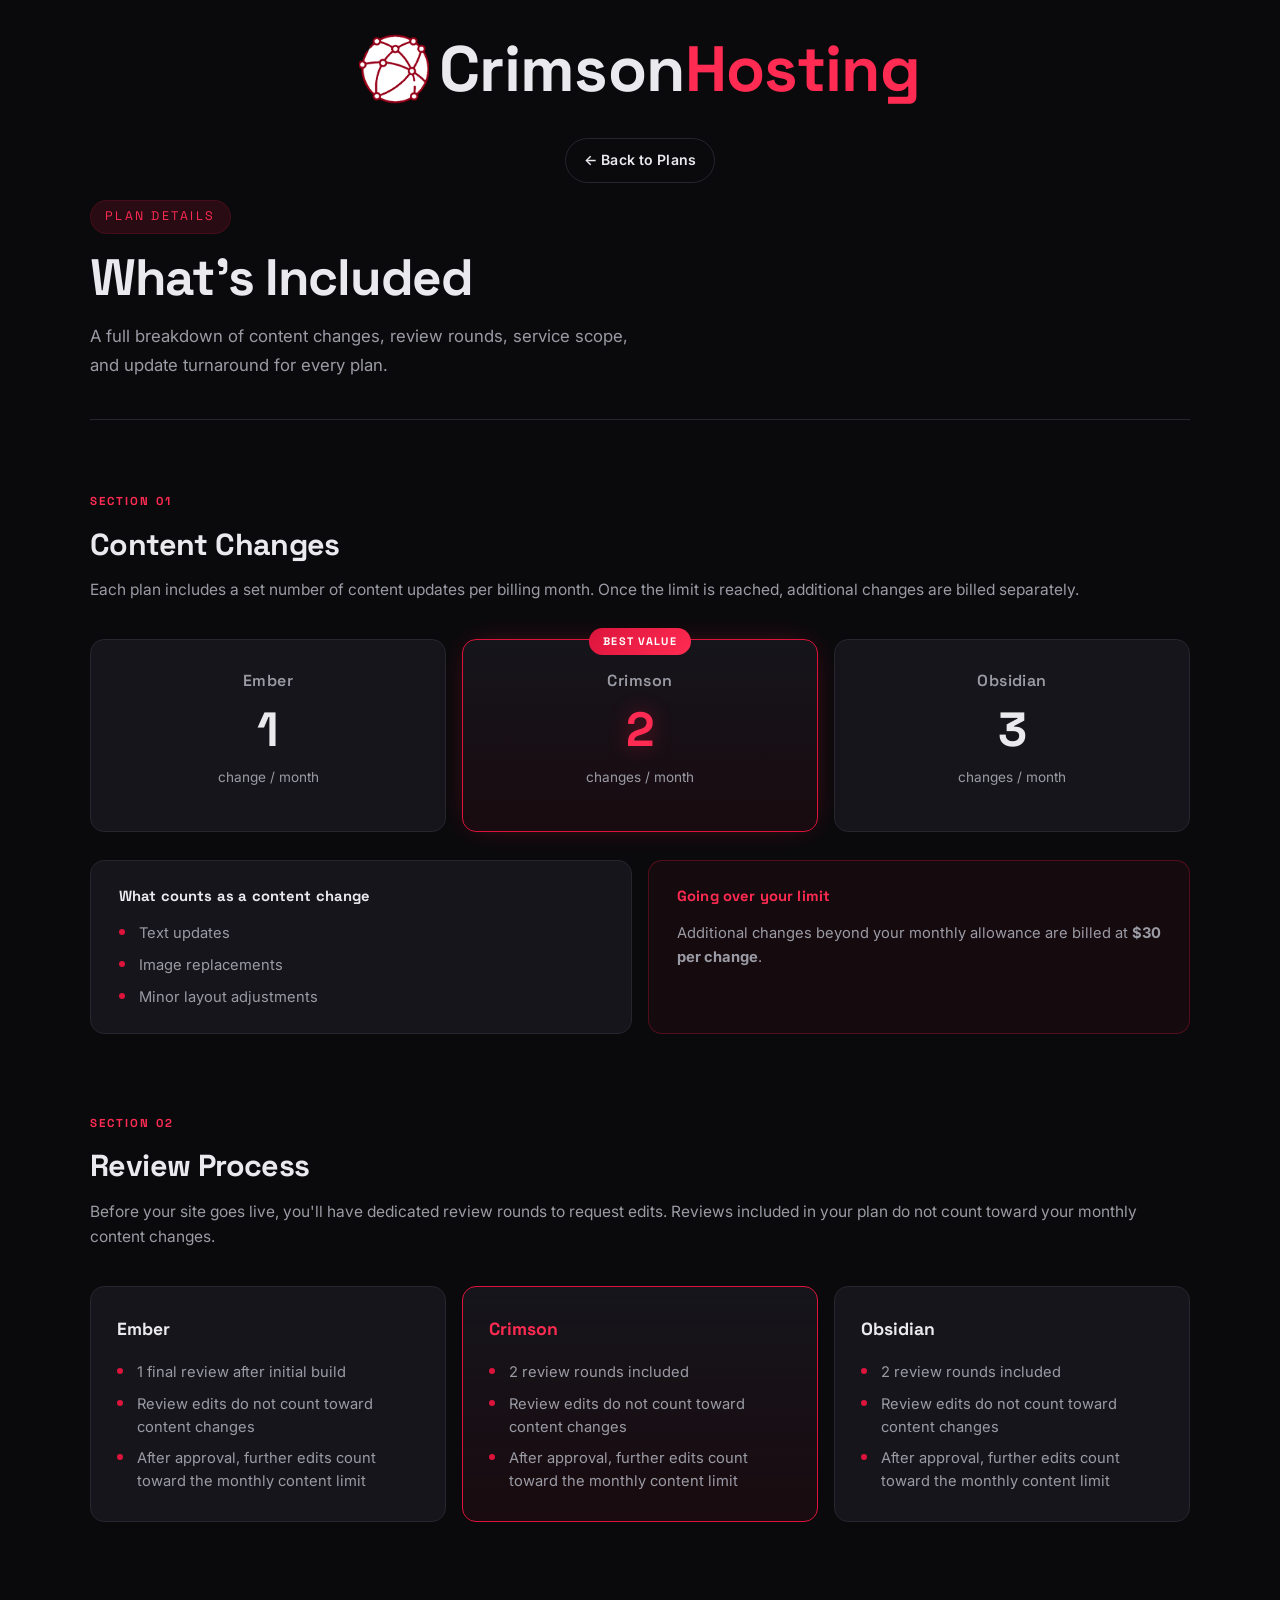
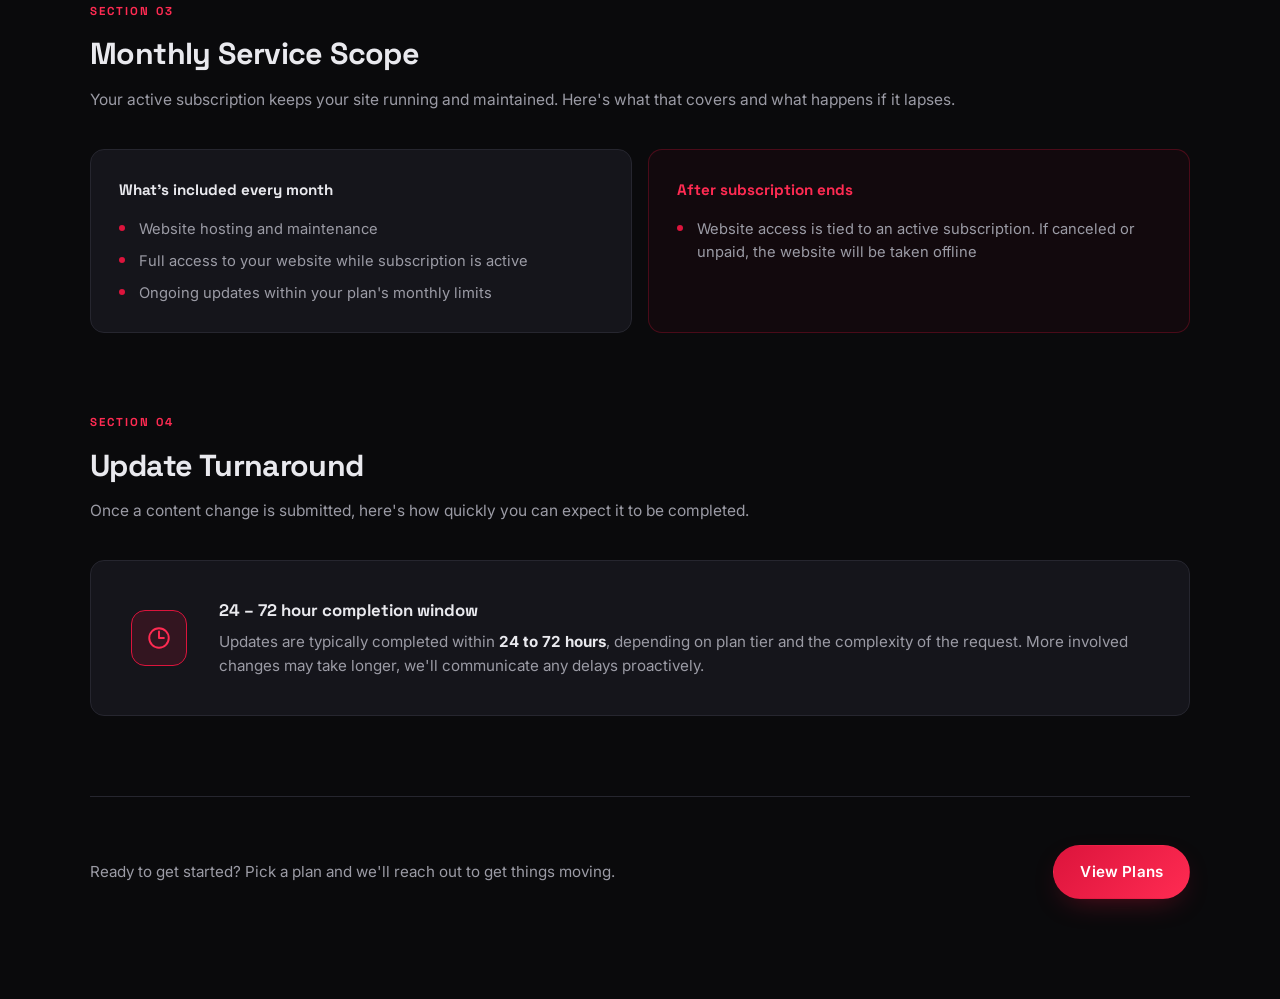
==== moreinfo/index.html @ 4664e4e1 "Add files via upload" ====
<!DOCTYPE html>
<html lang="en">
<head>
  <meta charset="UTF-8" />
  <link rel="icon" type="image/x-icon" href="../Logo.png">
  <meta name="viewport" content="width=device-width, initial-scale=1.0" />
  <title>Plan Details — Crimson Hosting</title>
  <meta name="description" content="Full breakdown of what's included in each Crimson Hosting plan — content changes, review rounds, service scope, and turnaround times." />
  <link rel="preconnect" href="https://fonts.googleapis.com" />
  <link rel="preconnect" href="https://fonts.gstatic.com" crossorigin />
  <link href="https://fonts.googleapis.com/css2?family=Inter:wght@300;400;500;600;700;800&family=Space+Grotesk:wght@500;600;700&display=swap" rel="stylesheet" />
  <link rel="stylesheet" href="../styles.css" />
  <style>

    /* ── Page shell ── */
    .pi-page {
      padding: 200px 0 100px;
      min-height: 100vh;
    }
    .pi-container {
      width: min(1100px, 92%);
      margin-inline: auto;
    }

    /* ── Back link ── */
    .pi-back {
      display: inline-flex;
      align-items: center;
      gap: 8px;
      color: var(--muted);
      font-size: 0.88rem;
      font-weight: 500;
      letter-spacing: 0.01em;
      margin-bottom: 48px;
      transition: color var(--transition);
    }
    .pi-back:hover { color: var(--crimson-bright); }
    .pi-back svg { flex-shrink: 0; }

    /* ── Page header ── */
    .pi-header {
      margin-bottom: 72px;
      padding-bottom: 40px;
      border-bottom: 1px solid var(--border);
    }
    .pi-header .eyebrow { margin-bottom: 16px; }
    .pi-header h1 {
      font-family: 'Space Grotesk', sans-serif;
      font-size: clamp(2.2rem, 5vw, 3.2rem);
      font-weight: 700;
      letter-spacing: -0.025em;
      line-height: 1.1;
      margin: 0 0 16px;
    }
    .pi-header p {
      color: var(--muted);
      font-size: 1.05rem;
      max-width: 560px;
      margin: 0;
      line-height: 1.7;
    }

    /* ── Section ── */
    .pi-section {
      margin-bottom: 80px;
    }
    .pi-section-label {
      font-family: 'Space Grotesk', sans-serif;
      font-size: 0.72rem;
      font-weight: 700;
      letter-spacing: 0.18em;
      text-transform: uppercase;
      color: var(--crimson-bright);
      margin: 0 0 10px;
    }
    .pi-section h2 {
      font-family: 'Space Grotesk', sans-serif;
      font-size: clamp(1.4rem, 2.5vw, 1.9rem);
      font-weight: 700;
      letter-spacing: -0.02em;
      margin: 0 0 8px;
      color: var(--text);
    }
    .pi-section-desc {
      color: var(--muted);
      font-size: 0.97rem;
      margin: 0 0 36px;
      line-height: 1.65;
    }

    /* ── Plan comparison grid (3 cols) ── */
    .pi-plan-grid {
      display: grid;
      grid-template-columns: repeat(3, 1fr);
      gap: 16px;
      margin-bottom: 28px;
    }
    .pi-plan-card {
      background: var(--surface);
      border: 1px solid var(--border);
      border-radius: var(--radius);
      padding: 28px 24px;
      text-align: center;
      transition: border-color var(--transition), box-shadow var(--transition);
    }
    .pi-plan-card:hover {
      border-color: rgba(220, 20, 60, 0.35);
    }
    .pi-plan-card.featured {
      border-color: var(--crimson);
      background: linear-gradient(180deg, var(--surface) 0%, rgba(220,20,60,0.07) 100%);
      box-shadow: 0 0 30px -10px var(--crimson-glow);
      position: relative;
    }
    .pi-plan-card.featured::before {
      content: 'Best Value';
      position: absolute;
      top: -12px;
      left: 50%;
      transform: translateX(-50%);
      background: linear-gradient(135deg, var(--crimson), var(--crimson-bright));
      color: #fff;
      font-family: 'Space Grotesk', sans-serif;
      font-size: 0.68rem;
      font-weight: 700;
      letter-spacing: 0.12em;
      text-transform: uppercase;
      padding: 5px 14px;
      border-radius: 999px;
      white-space: nowrap;
    }
    .pi-plan-name {
      font-family: 'Space Grotesk', sans-serif;
      font-size: 1rem;
      font-weight: 600;
      color: var(--muted);
      margin: 0 0 12px;
      letter-spacing: 0.03em;
    }
    .pi-plan-count {
      font-family: 'Space Grotesk', sans-serif;
      font-size: 3rem;
      font-weight: 700;
      color: var(--text);
      line-height: 1;
      margin-bottom: 6px;
    }
    .pi-plan-card.featured .pi-plan-count {
      color: var(--crimson-bright);
      text-shadow: 0 0 20px var(--crimson-glow);
    }
    .pi-plan-unit {
      color: var(--muted);
      font-size: 0.85rem;
    }

    /* ── Two-column detail boxes ── */
    .pi-detail-row {
      display: grid;
      grid-template-columns: 1fr 1fr;
      gap: 16px;
    }
    .pi-detail-box {
      background: var(--surface);
      border: 1px solid var(--border);
      border-radius: var(--radius);
      padding: 24px 28px;
    }
    .pi-detail-box--alert {
      border-color: rgba(220, 20, 60, 0.3);
      background: rgba(220, 20, 60, 0.05);
    }
    .pi-detail-box h4 {
      font-family: 'Space Grotesk', sans-serif;
      font-size: 0.92rem;
      font-weight: 700;
      color: var(--text);
      margin: 0 0 14px;
      letter-spacing: 0.01em;
    }
    .pi-detail-box--alert h4 { color: var(--crimson-bright); }
    .pi-detail-box p {
      color: var(--muted);
      font-size: 0.92rem;
      line-height: 1.6;
      margin: 0;
    }
    .pi-list {
      list-style: none;
      padding: 0;
      margin: 0;
      display: flex;
      flex-direction: column;
      gap: 9px;
    }
    .pi-list li {
      position: relative;
      padding-left: 20px;
      color: var(--muted);
      font-size: 0.92rem;
      line-height: 1.55;
    }
    .pi-list li::before {
      content: '';
      position: absolute;
      left: 0;
      top: 7px;
      width: 6px;
      height: 6px;
      border-radius: 50%;
      background: var(--crimson);
    }

    /* ── Review Process: 3 plan cards ── */
    .pi-review-grid {
      display: grid;
      grid-template-columns: repeat(3, 1fr);
      gap: 16px;
    }
    .pi-review-card {
      background: var(--surface);
      border: 1px solid var(--border);
      border-radius: var(--radius);
      padding: 28px 26px;
      transition: border-color var(--transition);
    }
    .pi-review-card:hover {
      border-color: rgba(220, 20, 60, 0.3);
    }
    .pi-review-card.featured {
      border-color: var(--crimson);
      background: linear-gradient(180deg, var(--surface) 0%, rgba(220,20,60,0.07) 100%);
    }
    .pi-review-plan {
      font-family: 'Space Grotesk', sans-serif;
      font-size: 1.1rem;
      font-weight: 700;
      color: var(--text);
      margin: 0 0 18px;
    }
    .pi-review-card.featured .pi-review-plan {
      color: var(--crimson-bright);
    }

    /* ── Service scope: two columns ── */
    .pi-scope-grid {
      display: grid;
      grid-template-columns: 1fr 1fr;
      gap: 16px;
    }
    .pi-scope-box {
      background: var(--surface);
      border: 1px solid var(--border);
      border-radius: var(--radius);
      padding: 28px 28px;
    }
    .pi-scope-box--warn {
      border-color: rgba(220, 20, 60, 0.28);
      background: rgba(220, 20, 60, 0.04);
    }
    .pi-scope-box h4 {
      font-family: 'Space Grotesk', sans-serif;
      font-size: 0.95rem;
      font-weight: 700;
      color: var(--text);
      margin: 0 0 16px;
    }
    .pi-scope-box--warn h4 { color: var(--crimson-bright); }

    /* ── Turnaround callout ── */
    .pi-callout {
      background: var(--surface);
      border: 1px solid var(--border);
      border-radius: var(--radius);
      padding: 36px 40px;
      display: flex;
      align-items: center;
      gap: 32px;
    }
    .pi-callout-icon {
      width: 56px;
      height: 56px;
      flex-shrink: 0;
      background: var(--crimson-soft);
      border: 1.5px solid var(--crimson);
      border-radius: 14px;
      display: flex;
      align-items: center;
      justify-content: center;
      color: var(--crimson-bright);
    }
    .pi-callout-icon svg { width: 26px; height: 26px; }
    .pi-callout-body h4 {
      font-family: 'Space Grotesk', sans-serif;
      font-size: 1.05rem;
      font-weight: 700;
      color: var(--text);
      margin: 0 0 6px;
    }
    .pi-callout-body p {
      color: var(--muted);
      font-size: 0.95rem;
      line-height: 1.6;
      margin: 0;
    }
    .pi-callout-body strong {
      color: var(--text);
    }

    /* ── Back to plans CTA ── */
    .pi-cta {
      margin-top: 80px;
      padding-top: 48px;
      border-top: 1px solid var(--border);
      display: flex;
      align-items: center;
      justify-content: space-between;
      gap: 24px;
      flex-wrap: wrap;
    }
    .pi-cta p {
      color: var(--muted);
      font-size: 0.95rem;
      margin: 0;
    }

    /* ── Responsive ── */
    @media (max-width: 720px) {
      .pi-page { padding: 170px 0 80px; }
      .pi-header { margin-bottom: 48px; padding-bottom: 28px; }
      .pi-section { margin-bottom: 60px; }
      .pi-plan-grid,
      .pi-review-grid { grid-template-columns: 1fr; }
      .pi-detail-row,
      .pi-scope-grid { grid-template-columns: 1fr; }
      .pi-plan-card.featured { margin-top: 12px; }
      .pi-callout { flex-direction: column; align-items: flex-start; gap: 20px; padding: 28px 24px; }
      .pi-cta { flex-direction: column; align-items: flex-start; }
    }

  </style>
</head>
<body>

  <!-- Navbar — identical structure to main page so scroll animation works -->
  <header class="navbar" id="navbar">
    <div class="container nav-shell">
      <div class="brand-slot" id="brandSlot">
        <a href="../index.html" class="logo header-brand" id="headerBrand">
          <span class="logo-mark"></span>
          <span class="logo-text">Crimson<span class="accent">Hosting</span></span>
        </a>
      </div>
      <div class="nav-row nav-inner">
        <a href="../index.html#services" class="btn btn-ghost btn-sm">← Back to Plans</a>
      </div>
    </div>
  </header>

  <main class="pi-page">
    <div class="pi-container">

      <!-- ── Page header ── -->
      <div class="pi-header">
        <span class="eyebrow">Plan Details</span>
        <h1>What's Included</h1>
        <p>A full breakdown of content changes, review rounds, service scope, and update turnaround for every plan.</p>
      </div>

      <!-- ══════════════════════════════════════
           SECTION 1 — Content Changes
      ══════════════════════════════════════ -->
      <div class="pi-section">
        <p class="pi-section-label">Section 01</p>
        <h2>Content Changes</h2>
        <p class="pi-section-desc">Each plan includes a set number of content updates per billing month. Once the limit is reached, additional changes are billed separately.</p>

        <!-- Per-plan counts -->
        <div class="pi-plan-grid">
          <div class="pi-plan-card">
            <p class="pi-plan-name">Ember</p>
            <div class="pi-plan-count">1</div>
            <p class="pi-plan-unit">change / month</p>
          </div>
          <div class="pi-plan-card featured">
            <p class="pi-plan-name">Crimson</p>
            <div class="pi-plan-count">2</div>
            <p class="pi-plan-unit">changes / month</p>
          </div>
          <div class="pi-plan-card">
            <p class="pi-plan-name">Obsidian</p>
            <div class="pi-plan-count">3</div>
            <p class="pi-plan-unit">changes / month</p>
          </div>
        </div>

        <!-- What counts / Overage -->
        <div class="pi-detail-row">
          <div class="pi-detail-box">
            <h4>What counts as a content change</h4>
            <ul class="pi-list">
              <li>Text updates</li>
              <li>Image replacements</li>
              <li>Minor layout adjustments</li>
            </ul>
          </div>
          <div class="pi-detail-box pi-detail-box--alert">
            <h4>Going over your limit</h4>
            <p>Additional changes beyond your monthly allowance are billed at <strong>$30 per change</strong>.</p>
          </div>
        </div>
      </div>

      <!-- ══════════════════════════════════════
           SECTION 2 — Review Process
      ══════════════════════════════════════ -->
      <div class="pi-section">
        <p class="pi-section-label">Section 02</p>
        <h2>Review Process</h2>
        <p class="pi-section-desc">Before your site goes live, you'll have dedicated review rounds to request edits. Reviews included in your plan do not count toward your monthly content changes.</p>

        <div class="pi-review-grid">
          <!-- Ember -->
          <div class="pi-review-card">
            <p class="pi-review-plan">Ember</p>
            <ul class="pi-list">
              <li>1 final review after initial build</li>
              <li>Review edits do not count toward content changes</li>
              <li>After approval, further edits count toward the monthly content limit</li>
            </ul>
          </div>
          <!-- Crimson -->
          <div class="pi-review-card featured">
            <p class="pi-review-plan">Crimson</p>
            <ul class="pi-list">
              <li>2 review rounds included</li>
              <li>Review edits do not count toward content changes</li>
              <li>After approval, further edits count toward the monthly content limit</li>
            </ul>
          </div>
          <!-- Obsidian -->
          <div class="pi-review-card">
            <p class="pi-review-plan">Obsidian</p>
            <ul class="pi-list">
              <li>2 review rounds included</li>
              <li>Review edits do not count toward content changes</li>
              <li>After approval, further edits count toward the monthly content limit</li>
            </ul>
          </div>
        </div>
      </div>

      <!-- ══════════════════════════════════════
           SECTION 3 — Monthly Service Scope
      ══════════════════════════════════════ -->
      <div class="pi-section">
        <p class="pi-section-label">Section 03</p>
        <h2>Monthly Service Scope</h2>
        <p class="pi-section-desc">Your active subscription keeps your site running and maintained. Here's what that covers and what happens if it lapses.</p>

        <div class="pi-scope-grid">
          <div class="pi-scope-box">
            <h4>What's included every month</h4>
            <ul class="pi-list">
              <li>Website hosting and maintenance</li>
              <li>Full access to your website while subscription is active</li>
              <li>Ongoing updates within your plan's monthly limits</li>
            </ul>
          </div>
          <div class="pi-scope-box pi-scope-box--warn">
            <h4>After subscription ends</h4>
            <ul class="pi-list">
              <li>Website access is tied to an active subscription. If canceled or unpaid, the website will be taken offline</li>
            </ul>
          </div>
        </div>
      </div>

      <!-- ══════════════════════════════════════
           SECTION 4 — Update Turnaround
      ══════════════════════════════════════ -->
      <div class="pi-section">
        <p class="pi-section-label">Section 04</p>
        <h2>Update Turnaround</h2>
        <p class="pi-section-desc">Once a content change is submitted, here's how quickly you can expect it to be completed.</p>

        <div class="pi-callout">
          <div class="pi-callout-icon">
            <svg xmlns="http://www.w3.org/2000/svg" fill="none" viewBox="0 0 24 24" stroke-width="1.8" stroke="currentColor">
              <path stroke-linecap="round" stroke-linejoin="round" d="M12 6v6h4.5m4.5 0a9 9 0 1 1-18 0 9 9 0 0 1 18 0Z" />
            </svg>
          </div>
          <div class="pi-callout-body">
            <h4>24 – 72 hour completion window</h4>
            <p>Updates are typically completed within <strong>24 to 72 hours</strong>, depending on plan tier and the complexity of the request. More involved changes may take longer, we'll communicate any delays proactively.</p>
          </div>
        </div>
      </div>

      <!-- ── Bottom CTA ── -->
      <div class="pi-cta">
        <p>Ready to get started? Pick a plan and we'll reach out to get things moving.</p>
        <a href="../index.html#services" class="btn btn-primary">View Plans</a>
      </div>

    </div>
  </main>

  <script src="../script.js"></script>

</body>
</html>
---- styles.css ----
/* ============================================================
   CRIMSON HOSTING — Stylesheet
   Dark + crimson theme, modern, responsive
   ============================================================ */

/* -------- Reset & Tokens -------- */
*, *::before, *::after { box-sizing: border-box; }
html { scroll-behavior: smooth; }
body {
  margin: 0;
  font-family: 'Inter', system-ui, sans-serif;
  background: var(--bg);
  color: var(--text);
  line-height: 1.6;
  -webkit-font-smoothing: antialiased;
  overflow-x: hidden;
}

:root {
  --bg: #0a0a0c;
  --bg-alt: #101014;
  --surface: #15151b;
  --surface-2: #1c1c24;
  --border: #26262f;
  --text: #e9e9ee;
  --muted: #9b9ba5;
  --crimson: #dc143c;
  --crimson-bright: #ff2b52;
  --crimson-soft: rgba(220, 20, 60, 0.15);
  --crimson-glow: rgba(220, 20, 60, 0.45);
  --radius: 14px;
  --radius-sm: 10px;
  --transition: 0.35s cubic-bezier(.2,.7,.3,1);
  --shadow-glow: 0 0 40px -10px var(--crimson-glow);
}

img { max-width: 100%; display: block; }
a { color: inherit; text-decoration: none; }
button { font: inherit; cursor: pointer; border: none; background: none; color: inherit; }

/* -------- Layout helpers -------- */
.container {
  width: min(3000px, 92%);
  margin-inline: auto;
}

.section {
  padding: 120px 0;
  position: relative;
}

.section-head {
  max-width: 720px;
  margin: 0 auto 60px;
  text-align: center;
}

.section-head h2 {
  font-family: 'Space Grotesk', sans-serif;
  font-size: clamp(1.9rem, 3.5vw, 2.8rem);
  line-height: 1.15;
  margin: 14px 0 12px;
  letter-spacing: -0.02em;
}

.section-sub {
  color: var(--muted);
  font-size: 1.05rem;
}

.eyebrow {
  display: inline-block;
  font-family: 'Space Grotesk', sans-serif;
  font-size: 0.78rem;
  letter-spacing: 0.2em;
  text-transform: uppercase;
  color: var(--crimson-bright);
  padding: 6px 14px;
  border: 1px solid var(--crimson-soft);
  border-radius: 999px;
  background: var(--crimson-soft);
}

.accent-text {
  color: var(--crimson-bright);
  text-shadow: 0 0 20px var(--crimson-glow);
}
.accent { color: var(--crimson-bright); }

/* -------- Buttons -------- */
.btn {
  display: inline-flex;
  align-items: center;
  justify-content: center;
  gap: 8px;
  padding: 14px 26px;
  border-radius: 999px;
  font-weight: 600;
  font-size: 0.95rem;
  letter-spacing: 0.01em;
  transition: transform var(--transition), box-shadow var(--transition),
              background var(--transition), color var(--transition),
              border-color var(--transition);
  border: 1px solid transparent;
  white-space: nowrap;
}
.btn-sm { padding: 10px 18px; font-size: 0.88rem; }
.btn-block { width: 100%; }

.btn-primary {
  background: linear-gradient(135deg, var(--crimson) 0%, var(--crimson-bright) 100%);
  color: #fff;
  box-shadow: 0 10px 30px -12px var(--crimson-glow);
}
.btn-primary:hover {
  transform: translateY(-2px);
  box-shadow: 0 16px 40px -10px var(--crimson-glow), 0 0 0 3px var(--crimson-soft);
}

.btn-ghost {
  background: transparent;
  color: var(--text);
  border-color: var(--border);
}
.btn-ghost:hover {
  border-color: var(--crimson-bright);
  color: var(--crimson-bright);
  transform: translateY(-2px);
}

.btn-outline {
  background: transparent;
  color: var(--text);
  border-color: var(--border);
}
.btn-outline:hover {
  background: var(--crimson-soft);
  border-color: var(--crimson);
  color: #fff;
}

/* -------- Navbar -------- */
.navbar {
  position: fixed;
  top: 0; left: 0; right: 0;
  z-index: 100;
  padding: 18px 0;
  transition: background var(--transition), backdrop-filter var(--transition),
              border-color var(--transition), padding var(--transition);
  border-bottom: 1px solid transparent;
  will-change: transform;
}
.navbar.scrolled {
  background: rgba(10, 10, 12, 0.8);
  backdrop-filter: blur(14px);
  -webkit-backdrop-filter: blur(14px);
  border-bottom-color: var(--border);
  padding: 12px 0;

}

.nav-shell {
  display: flex;
  flex-direction: column;
  align-items: center;
}

.brand-slot {
  width: 100%;
  display: flex;
  justify-content: center;
  align-items: flex-end;
  overflow: hidden;
  max-height: var(--brand-height, 110px);
  margin-bottom: var(--brand-gap, 18px);
  will-change: max-height, margin-bottom;
}

.header-brand {
  transform: translateY(var(--brand-offset, 0px));
  opacity: var(--brand-opacity, 1);
  filter: blur(var(--brand-blur, 0px));
  will-change: transform, opacity, filter;
}

.nav-row {
  width: 100%;
}


.nav-inner {
  display: flex;
  align-items: center;
  justify-content: center;
}



.logo {
  display: flex;
  align-items: center;
  gap: 10px;
  font-family: 'Space Grotesk', sans-serif;
  font-weight: 700;
  font-size: 4rem;
  letter-spacing: -0.01em;
}
.logo-mark {
  
  width: 70px;
  height: 70px;
  border-radius: 5px;
  /*background: linear-gradient(135deg, var(--crimson), var(--crimson-bright));*/
  background: url(Logo.png) center/cover;
  /*box-shadow: 0 0 20px var(--crimson-glow);*/
}

.nav-links {
  display: flex;
  align-items: center;
  gap: 30px;
}
.nav-links a {
  position: relative;
  font-size: 0.95rem;
  color: var(--muted);
  transition: color var(--transition);
}
.nav-links a:not(.btn):hover { color: var(--text); }
.nav-links a:not(.btn)::after {
  content: '';
  position: absolute;
  left: 0; bottom: -6px;
  width: 0; height: 2px;
  background: var(--crimson-bright);
  transition: width var(--transition);
}
.nav-links a:not(.btn):hover::after { width: 100%; }

.nav-toggle {
  display: none;
  flex-direction: column;
  gap: 5px;
  padding: 8px;
}
.nav-toggle span {
  width: 24px; height: 2px;
  background: var(--text);
  border-radius: 2px;
  transition: transform var(--transition), opacity var(--transition);
}
.nav-toggle.open span:nth-child(1) { transform: translateY(7px) rotate(45deg); }
.nav-toggle.open span:nth-child(2) { opacity: 0; }
.nav-toggle.open span:nth-child(3) { transform: translateY(-7px) rotate(-45deg); }

/* -------- HERO -------- */
.hero {
  position: relative;
  min-height: 100vh;
  padding: 160px 0 100px;
  display: flex;
  align-items: center;
  overflow: hidden;
}
.hero-bg {
  position: absolute; inset: 0;
  z-index: 0;
  pointer-events: none;
}
.glow {
  position: absolute;
  width: 600px; height: 600px;
  border-radius: 50%;
  filter: blur(120px);
  opacity: 0.45;
}
.glow-1 {
  background: var(--crimson);
  top: -200px; left: -150px;
  animation: float 10s ease-in-out infinite;
}
.glow-2 {
  background: #8b0020;
  bottom: -250px; right: -150px;
  animation: float 12s ease-in-out infinite reverse;
}
@keyframes float {
  0%, 100% { transform: translate(0,0); }
  50% { transform: translate(30px, -40px); }
}
.grid-overlay {
  position: absolute; inset: 0;
  background-image:
    linear-gradient(rgba(255,255,255,0.03) 1px, transparent 1px),
    linear-gradient(90deg, rgba(255,255,255,0.03) 1px, transparent 1px);
  background-size: 60px 60px;
  mask-image: radial-gradient(ellipse at center, black 40%, transparent 75%);
  -webkit-mask-image: radial-gradient(ellipse at center, black 40%, transparent 75%);
}

.hero-inner {
  position: relative;
  z-index: 1;
  max-width: 900px;
  text-align: center;
  margin: 0 auto;
}
.hero-title {
  font-family: 'Space Grotesk', sans-serif;
  font-size: clamp(2.4rem, 6vw, 4.8rem);
  line-height: 1.05;
  letter-spacing: -0.03em;
  margin: 20px 0 20px;
  font-weight: 700;
}
.hero-sub {
  color: var(--muted);
  font-size: clamp(1rem, 1.4vw, 1.15rem);
  max-width: 620px;
  margin: 0 auto 36px;
}
.hero-cta {
  display: flex;
  justify-content: center;
  gap: 14px;
  flex-wrap: wrap;
  margin-bottom: 60px;
}
.hero-stats {
  display: flex;
  justify-content: center;
  gap: 60px;
  flex-wrap: wrap;
}
.hero-stats div {
  display: flex;
  flex-direction: column;
  align-items: center;
}
.hero-stats strong {
  font-family: 'Space Grotesk', sans-serif;
  font-size: 1.8rem;
  color: var(--text);
}
.hero-stats span {
  color: var(--muted);
  font-size: 0.85rem;
  letter-spacing: 0.1em;
  text-transform: uppercase;
}

/* -------- Cards (generic) -------- */
.card {
  background: var(--surface);
  border: 1px solid var(--border);
  border-radius: var(--radius);
  padding: 30px;
  transition: transform var(--transition), border-color var(--transition),
              box-shadow var(--transition), background var(--transition);
  position: relative;
}
.card:hover {
  transform: translateY(-4px);
  border-color: var(--crimson);
  box-shadow: var(--shadow-glow);
}

/* -------- Grids -------- */
.grid { display: grid; gap: 24px; }
.grid-2 { grid-template-columns: repeat(2, 1fr); }
.grid-3 { grid-template-columns: repeat(3, 1fr); }
.grid-4 { grid-template-columns: repeat(4, 1fr); }

/* -------- About / Features -------- */
.about { background: var(--bg-alt); }
.feature .icon {
  width: 48px; height: 48px;
  display: inline-flex;
  align-items: center;
  justify-content: center;
  border-radius: 12px;
  background: var(--crimson-soft);
  color: var(--crimson-bright);
  margin-bottom: 18px;
  transition: transform var(--transition);
}
.feature .icon svg { width: 26px; height: 26px; }
.feature:hover .icon { transform: scale(1.08) rotate(-4deg); }
.feature h3 {
  font-family: 'Space Grotesk', sans-serif;
  font-size: 1.2rem;
  margin: 0 0 8px;
}
.feature p { color: var(--muted); margin: 0; font-size: 0.95rem; }

/* -------- More Info link -------- */
.more-info-wrap {
  display: flex;
  justify-content: center;
  margin-top: 44px;
}
.more-info-link {
  display: inline-flex;
  align-items: center;
  gap: 8px;
  color: var(--muted);
  font-size: 0.9rem;
  font-weight: 500;
  letter-spacing: 0.01em;
  padding: 10px 20px;
  border: 1px solid var(--border);
  border-radius: 999px;
  transition: color var(--transition), border-color var(--transition), background var(--transition);
}
.more-info-link:hover {
  color: var(--text);
  border-color: var(--crimson);
  background: var(--crimson-soft);
}
.more-info-link svg {
  opacity: 0.6;
  transition: opacity var(--transition), transform var(--transition);
}
.more-info-link:hover svg {
  opacity: 1;
  transform: translate(2px, -2px);
}

/* -------- Pricing -------- */
.pricing .tier {
  display: flex;
  flex-direction: column;
  gap: 20px;
  padding: 36px 30px;
}

/* tier-summary: always-visible header area */
.tier-summary {
  display: flex;
  flex-direction: column;
  gap: 20px;
  cursor: default;
}

/* tier-body: collapsible content (features + CTA) */
.tier-body {
  display: flex;
  flex-direction: column;
  gap: 20px;
}

/* chevron — hidden on desktop */
.tier-chevron {
  display: none;
}
.tier-head h3 {
  font-family: 'Space Grotesk', sans-serif;
  font-size: 1.6rem;
  margin: 0 0 4px;
}
.tier-tag { color: var(--muted); font-size: 0.9rem; margin: 0; }
.tier .price {
  display: flex;
  align-items: baseline;
  gap: 4px;
  margin: 6px 0 4px;
}
.tier .amount {
  font-family: 'Space Grotesk', sans-serif;
  font-size: 3rem;
  font-weight: 700;
  line-height: 1;
}
.tier .currency { font-size: 1.2rem; color: var(--muted); }
.tier .per { color: var(--muted); margin-left: 4px; }
.tier .features {
  list-style: none;
  padding: 0;
  margin: 10px 0 0;
  display: flex;
  flex-direction: column;
  gap: 10px;
  flex: 1;
}
.tier .features li {
  position: relative;
  padding-left: 26px;
  color: var(--text);
  font-size: 0.95rem;
}
.tier .features li::before {
  content: '';
  position: absolute;
  left: 0; top: 8px;
  width: 14px; height: 14px;
  border-radius: 50%;
  background: var(--crimson-soft);
  border: 1.5px solid var(--crimson-bright);
}
.tier .features li::after {
  content: '';
  position: absolute;
  left: 4px; top: 12px;
  width: 4px; height: 7px;
  border-right: 2px solid var(--crimson-bright);
  border-bottom: 2px solid var(--crimson-bright);
  transform: rotate(45deg);
}

.tier.popular {
  border-color: var(--crimson);
  background: linear-gradient(180deg, var(--surface) 0%, rgba(220,20,60,0.08) 100%);
  box-shadow: var(--shadow-glow);
  transform: translateY(-6px);
}
.tier.popular .badge {
  position: absolute;
  top: -12px;
  left: 50%;
  transform: translateX(-50%);
  background: linear-gradient(135deg, var(--crimson), var(--crimson-bright));
  color: #fff;
  padding: 6px 16px;
  border-radius: 999px;
  font-size: 0.75rem;
  letter-spacing: 0.12em;
  text-transform: uppercase;
  font-weight: 700;
  box-shadow: 0 6px 20px -6px var(--crimson-glow);
}

/* -------- Portfolio / Compare -------- */
.portfolio { background: var(--bg-alt); }
.portfolio-item {
  margin: 0;
  display: flex;
  flex-direction: column;
  gap: 16px;
}
.portfolio-item figcaption h4 {
  font-family: 'Space Grotesk', sans-serif;
  margin: 0 0 4px;
  font-size: 1.1rem;
}
.portfolio-item figcaption p { color: var(--muted); margin: 0; font-size: 0.92rem; }

.compare {
  position: relative;
  width: 100%;
  aspect-ratio: 4/3;
  border-radius: var(--radius);
  overflow: hidden;
  border: 1px solid var(--border);
  cursor: ew-resize;
  user-select: none;
  background: #000;
}
.compare img {
  position: absolute;
  inset: 0;
  width: 100%; height: 100%;
  object-fit: cover;
  pointer-events: none;
}
.compare .before-wrap {
  position: absolute;
  inset: 0;
  width: 50%;
  overflow: hidden;
  border-right: 2px solid var(--crimson-bright);
  transition: width 0.05s linear;
}
.compare .before-wrap .before {
  width: 100vw; /* will be overridden, ensures cover */
  max-width: none;
  width: calc(100% * 2); /* container is half width, so *2 shows full */
}
.compare .slider {
  position: absolute;
  top: 0; bottom: 0;
  left: 50%;
  width: 36px;
  transform: translateX(-50%);
  display: flex;
  align-items: center;
  justify-content: center;
  pointer-events: none;
}
.compare .slider::before {
  content: '';
  position: absolute;
  top: 0; bottom: 0;
  left: 50%;
  width: 2px;
  background: var(--crimson-bright);
  box-shadow: 0 0 12px var(--crimson-glow);
}
.compare .slider::after {
  content: '⇄';
  width: 36px; height: 36px;
  border-radius: 50%;
  background: var(--crimson-bright);
  color: #fff;
  display: flex;
  align-items: center;
  justify-content: center;
  font-weight: 700;
  box-shadow: 0 0 20px var(--crimson-glow);
  z-index: 1;
}
.compare .tag {
  position: absolute;
  top: 12px;
  padding: 4px 10px;
  font-size: 0.72rem;
  font-weight: 600;
  letter-spacing: 0.1em;
  text-transform: uppercase;
  border-radius: 999px;
  background: rgba(0,0,0,0.6);
  backdrop-filter: blur(6px);
  color: #fff;
  z-index: 2;
}
.compare .before-tag { left: 12px; }
.compare .after-tag { right: 12px; background: var(--crimson); }

/* -------- Why Choose Us -------- */
.why-card {
  text-align: left;
}
.why-card .icon-lg {
  position: relative;
  margin-bottom: 14px;
  display: inline-flex;
  width: 56px; height: 56px;
  align-items: center; justify-content: center;
  border-radius: 14px;
  background: var(--crimson-soft);
  box-shadow: inset 0 0 0 1px var(--crimson-soft);
  color: transparent;
  overflow: hidden;
}
.why-card .icon-lg::before {
  content: '';
  width: 28px;
  height: 28px;
  background-color: var(--crimson-bright);
  box-shadow: 0 0 18px rgba(255, 43, 82, 0.2);
}
.why .grid .why-card:nth-child(1) .icon-lg::before {
  -webkit-mask: url("data:image/svg+xml,%3Csvg xmlns='http://www.w3.org/2000/svg' viewBox='0 0 24 24' fill='none' stroke='black' stroke-width='1.8' stroke-linecap='round' stroke-linejoin='round'%3E%3Cpath d='M12 3l7 3.5v5.8c0 4.4-2.9 7.7-7 8.7-4.1-1-7-4.3-7-8.7V6.5L12 3z'/%3E%3Cpath d='m9.5 12 1.7 1.7 3.8-4.2'/%3E%3C/svg%3E") center/contain no-repeat;
  mask: url("data:image/svg+xml,%3Csvg xmlns='http://www.w3.org/2000/svg' viewBox='0 0 24 24' fill='none' stroke='black' stroke-width='1.8' stroke-linecap='round' stroke-linejoin='round'%3E%3Cpath d='M12 3l7 3.5v5.8c0 4.4-2.9 7.7-7 8.7-4.1-1-7-4.3-7-8.7V6.5L12 3z'/%3E%3Cpath d='m9.5 12 1.7 1.7 3.8-4.2'/%3E%3C/svg%3E") center/contain no-repeat;
}
.why .grid .why-card:nth-child(2) .icon-lg::before {
  -webkit-mask: url("data:image/svg+xml,%3Csvg xmlns='http://www.w3.org/2000/svg' viewBox='0 0 24 24' fill='none' stroke='black' stroke-width='1.8' stroke-linecap='round' stroke-linejoin='round'%3E%3Cpath d='M4 7h16'/%3E%3Cpath d='M7 12h10'/%3E%3Cpath d='M10 17h4'/%3E%3Crect x='3' y='4' width='18' height='16' rx='3'/%3E%3C/svg%3E") center/contain no-repeat;
  mask: url("data:image/svg+xml,%3Csvg xmlns='http://www.w3.org/2000/svg' viewBox='0 0 24 24' fill='none' stroke='black' stroke-width='1.8' stroke-linecap='round' stroke-linejoin='round'%3E%3Cpath d='M4 7h16'/%3E%3Cpath d='M7 12h10'/%3E%3Cpath d='M10 17h4'/%3E%3Crect x='3' y='4' width='18' height='16' rx='3'/%3E%3C/svg%3E") center/contain no-repeat;
}
.why .grid .why-card:nth-child(3) .icon-lg::before {
  -webkit-mask: url("data:image/svg+xml,%3Csvg xmlns='http://www.w3.org/2000/svg' viewBox='0 0 24 24' fill='none' stroke='black' stroke-width='1.8' stroke-linecap='round' stroke-linejoin='round'%3E%3Cpath d='M12 3v5'/%3E%3Cpath d='M5.6 6.6 9 10'/%3E%3Cpath d='M3 13h5'/%3E%3Cpath d='m18.4 6.6-3.4 3.4'/%3E%3Cpath d='M16 13h5'/%3E%3Ccircle cx='12' cy='13' r='4'/%3E%3C/svg%3E") center/contain no-repeat;
  mask: url("data:image/svg+xml,%3Csvg xmlns='http://www.w3.org/2000/svg' viewBox='0 0 24 24' fill='none' stroke='black' stroke-width='1.8' stroke-linecap='round' stroke-linejoin='round'%3E%3Cpath d='M12 3v5'/%3E%3Cpath d='M5.6 6.6 9 10'/%3E%3Cpath d='M3 13h5'/%3E%3Cpath d='m18.4 6.6-3.4 3.4'/%3E%3Cpath d='M16 13h5'/%3E%3Ccircle cx='12' cy='13' r='4'/%3E%3C/svg%3E") center/contain no-repeat;
}
.why .grid .why-card:nth-child(4) .icon-lg::before {
  -webkit-mask: url("data:image/svg+xml,%3Csvg xmlns='http://www.w3.org/2000/svg' viewBox='0 0 24 24' fill='none' stroke='black' stroke-width='1.8' stroke-linecap='round' stroke-linejoin='round'%3E%3Cpath d='M8 12 5.5 9.5a2 2 0 0 0-2.8 2.8L7 16.6a2 2 0 0 0 2.8 0L12 14.4'/%3E%3Cpath d='m16 12 2.5-2.5a2 2 0 1 1 2.8 2.8L17 16.6a2 2 0 0 1-2.8 0L12 14.4'/%3E%3Cpath d='m9.2 13.2 2.1-2.1a2 2 0 0 1 2.8 0l.7.7'/%3E%3C/svg%3E") center/contain no-repeat;
  mask: url("data:image/svg+xml,%3Csvg xmlns='http://www.w3.org/2000/svg' viewBox='0 0 24 24' fill='none' stroke='black' stroke-width='1.8' stroke-linecap='round' stroke-linejoin='round'%3E%3Cpath d='M8 12 5.5 9.5a2 2 0 0 0-2.8 2.8L7 16.6a2 2 0 0 0 2.8 0L12 14.4'/%3E%3Cpath d='m16 12 2.5-2.5a2 2 0 1 1 2.8 2.8L17 16.6a2 2 0 0 1-2.8 0L12 14.4'/%3E%3Cpath d='m9.2 13.2 2.1-2.1a2 2 0 0 1 2.8 0l.7.7'/%3E%3C/svg%3E") center/contain no-repeat;
}
.why-card h3 {
  font-family: 'Space Grotesk', sans-serif;
  margin: 0 0 6px;
  font-size: 1.15rem;
}
.why-card p { color: var(--muted); margin: 0; font-size: 0.95rem; }

/* -------- Team -------- */
.team { background: var(--bg-alt); }
.team-card {
  text-align: center;
  padding: 24px;
}
.team-card .avatar {
  width: 120px; height: 120px;
  margin: 0 auto 18px;
  border-radius: 50%;
  overflow: hidden;
  border: 2px solid var(--border);
  transition: border-color var(--transition), transform var(--transition);
}
.team-card:hover .avatar {
  border-color: var(--crimson-bright);
  transform: scale(1.04);
}
.team-card .avatar img { width: 100%; height: 100%; object-fit: cover; }
.team-card h3 {
  font-family: 'Space Grotesk', sans-serif;
  margin: 0 0 4px;
  font-size: 1.05rem;
}
.team-card .role { color: var(--crimson-bright); margin: 0 0 12px; font-size: 0.9rem; }
.team-card .socials {
  display: flex;
  justify-content: center;
  gap: 10px;
  flex-wrap: wrap;
}
.team-card .socials a {
  width: 34px; height: 34px;
  border-radius: 50%;
  border: 1px solid var(--border);
  display: flex;
  align-items: center;
  justify-content: center;
  font-size: 0.72rem;
  color: var(--muted);
  transition: all var(--transition);
}
.team-card .socials a:hover {
  background: var(--crimson);
  border-color: var(--crimson);
  color: #fff;
}
.team-card .socials a[href^="tel:"] {
  width: auto;
  min-width: 160px;
  padding: 0 16px;
  border-radius: 999px;
  background: linear-gradient(180deg, rgba(220, 20, 60, 0.08), rgba(220, 20, 60, 0.02));
  color: var(--text);
  font-size: 0.86rem;
  letter-spacing: 0.03em;
}
.team-card .socials a[href^="tel:"]:hover {
  background: linear-gradient(135deg, var(--crimson), var(--crimson-bright));
  box-shadow: 0 12px 24px -14px var(--crimson-glow);
  transform: translateY(-2px);
}

/* -------- Testimonials -------- */
.testimonials .quote .stars {
  color: var(--crimson-bright);
  letter-spacing: 3px;
  margin-bottom: 12px;
  font-size: 1.1rem;
}
.testimonials blockquote {
  margin: 0 0 16px;
  font-size: 1rem;
  line-height: 1.6;
  color: var(--text);
}
.testimonials .author {
  color: var(--muted);
  font-size: 0.88rem;
}

/* -------- Contact -------- */
.contact { background: var(--bg-alt); }
.contact-inner {
  display: grid;
  grid-template-columns: 1fr 1fr;
  gap: 60px;
  align-items: center;
}
.contact-info {
  list-style: none;
  padding: 0;
  margin: 26px 0 0;
  display: flex;
  flex-direction: column;
  gap: 10px;
  color: var(--muted);
}
.contact-info strong { color: var(--text); margin-right: 8px; }
.contact-info a { transition: color var(--transition); }
.contact-info a:hover { color: var(--crimson-bright); }

.contact-form {
  background: var(--surface);
  border: 1px solid var(--border);
  padding: 36px;
  border-radius: var(--radius);
}
.field {
  margin-bottom: 18px;
  display: flex;
  flex-direction: column;
  gap: 6px;
}
.field label {
  font-size: 0.85rem;
  color: var(--muted);
  letter-spacing: 0.05em;
  text-transform: uppercase;
}
.field input, .field textarea {
  background: var(--bg);
  border: 1px solid var(--border);
  border-radius: var(--radius-sm);
  padding: 14px 16px;
  color: var(--text);
  font: inherit;
  font-size: 0.98rem;
  transition: border-color var(--transition), box-shadow var(--transition);
  resize: vertical;
}
.field input:focus, .field textarea:focus {
  outline: none;
  border-color: var(--crimson);
  box-shadow: 0 0 0 3px var(--crimson-soft);
}
.field input.invalid, .field textarea.invalid {
  border-color: #ff4c4c;
}
.field .error {
  color: #ff7070;
  font-size: 0.82rem;
  min-height: 1em;
}
.form-success {
  margin-top: 14px;
  color: #6ee686;
  font-size: 0.92rem;
  display: none;
}
.form-success.show { display: block; }

/* -------- Footer -------- */
.footer {
  background: #070708;
  border-top: 1px solid var(--border);
  padding: 60px 0 24px;
}
.footer-inner {
  display: grid;
  grid-template-columns:  2fr  2fr;
  gap: 40px;
  padding-bottom: 40px;
  border-bottom: 1px solid var(--border);
}
.footer-brand .logo {
  display: inline-flex;
}
.footer-brand p {
  color: var(--muted);
  margin-top: 14px;
  max-width: 300px;
  font-size: 0.92rem;
}
.footer-col {
  text-align: right;
}
.footer-col h4 {
  font-family: 'Space Grotesk', sans-serif;
  font-size: 0.85rem;
  letter-spacing: 0.15em;
  text-transform: uppercase;
  color: var(--text);
  margin: 0 0 14px;
}
.footer-col a {
  display: block;
  width: fit-content;
  margin-left: auto;
  color: var(--muted);
  padding: 4px 0;
  font-size: 0.92rem;
  transition: color var(--transition), transform var(--transition);
}
.footer-col a:hover {
  color: var(--crimson-bright);
  transform: translateX(-3px);
}
.footer-bottom {
  display: flex;
  justify-content: flex-start;
  padding-top: 24px;
  color: var(--muted);
  font-size: 0.85rem;
  flex-wrap: wrap;
  gap: 10px;
}

/* -------- Scroll Reveal -------- */
.reveal {
  opacity: 0;
  transform: translateY(30px);
  transition: opacity 0.8s ease, transform 0.8s ease;
}
.reveal.visible {
  opacity: 1;
  transform: translateY(0);
}

/* -------- Responsive -------- */
@media (max-width: 1024px) {
  .grid-4 { grid-template-columns: repeat(2, 1fr); }
  .footer-inner { grid-template-columns: 1fr 1fr; }
}

@media (max-width: 820px) {
  .section { padding: 90px 0; }
  .grid-3 { grid-template-columns: 1fr; }
  .pricing .tier.popular { transform: none; }
  .contact-inner { grid-template-columns: 1fr; gap: 40px; }

  .logo {
    gap: 8px;
    font-size: clamp(1.65rem, 6.4vw, 2.35rem);
  }

  .logo-mark {
    width: 42px;
    height: 42px;
  }

  .brand-slot {
    max-height: var(--brand-height, 84px);
    margin-bottom: var(--brand-gap, 12px);
  }

  .nav-row {
    position: relative;
    justify-content: center;
  }

  .nav-links {
    position: fixed;
    top: 88px;
    left: 50%;
    width: min(92vw, 420px);
    max-height: min(72vh, 560px);
    overflow-y: auto;
    background: rgba(21, 21, 27, 0.96);
    border: 1px solid var(--border);
    border-radius: 22px;
    box-shadow: 0 24px 80px rgba(0, 0, 0, 0.42), 0 0 0 1px rgba(220, 20, 60, 0.06);
    backdrop-filter: blur(18px);
    -webkit-backdrop-filter: blur(18px);
    flex-direction: column;
    align-items: center;
    gap: 0;
    padding: 22px 24px;
    opacity: 0;
    pointer-events: none;
    z-index: 108;
    transform: translate(-50%, -14px) scale(0.98);
    transform-origin: top center;
    transition: transform var(--transition), opacity var(--transition);
  }
  .nav-links.open {
    opacity: 1;
    pointer-events: auto;
    transform: translate(-50%, 0) scale(1);
  }
  .nav-links a {
    width: 100%;
    min-height: 52px;
    padding: 16px 0;
    border-bottom: 1px solid var(--border);
    font-size: 1rem;
    text-align: center;
  }
  .nav-links a.btn {
    margin-top: 16px;
    width: 100%;
    border: none;
  }
  .nav-links a:last-child {
    border-bottom: none;
  }
  .nav-toggle {
    display: flex;
    z-index: 110;
    margin-left: auto;
  }
  .hero-stats { gap: 30px; }

  /* Contact section — center on mobile */
  .contact .section-head {
    text-align: center !important;
  }
  .contact .section-head h2 {
    font-size: clamp(1.55rem, 6vw, 2rem);
  }
  .contact-info {
    align-items: center;
  }
  .contact-inner {
    text-align: center;
  }

  /* More Info link — mobile */
  .more-info-wrap {
    margin: 28px 0 0;
  }
  .more-info-link {
    width: 100%;
    justify-content: center;
  }

  /* Collapsible pricing tiers on mobile */
  .tier-summary {
    cursor: pointer;
    user-select: none;
    position: relative;
    gap: 10px;
  }

  .tier-chevron {
    display: block;
    width: 22px;
    height: 22px;
    margin: 4px auto 0;
    border-right: 2px solid var(--muted);
    border-bottom: 2px solid var(--muted);
    transform: rotate(45deg);
    transition: transform 0.35s ease, border-color 0.35s ease;
    align-self: center;
  }

  .tier.open .tier-chevron {
    transform: rotate(-135deg);
    border-color: var(--crimson-bright);
  }

  .tier-body {
    max-height: 0;
    overflow: hidden;
    opacity: 0;
    transition: max-height 0.45s ease, opacity 0.35s ease;
  }

  .tier.open .tier-body {
    max-height: 600px;
    opacity: 1;
  }

}

@media (max-width: 560px) {
  .grid-4, .grid-2 { grid-template-columns: 1fr; }
  .footer-inner { grid-template-columns: 1fr; }
  .footer-brand,
  .footer-brand p,
  .footer-col {
    text-align: center;
  }
  .footer-brand p {
    margin-inline: auto;
  }
  .footer-brand .logo {
    justify-content: center;
  }
  .footer-col a {
    margin-inline: auto;
  }
  .footer-col a:hover {
    transform: translateX(0);
  }
  .hero { padding: 140px 0 80px; }
  .btn { padding: 12px 22px; }

  .logo {
    gap: 7px;
    font-size: clamp(1.35rem, 7vw, 1.9rem);
  }

  .logo-mark {
    width: 34px;
    height: 34px;
  }

  .brand-slot {
    max-height: var(--brand-height, 68px);
    margin-bottom: var(--brand-gap, 10px);
  }

  .nav-links {
    top: 76px;
    width: min(94vw, 360px);
    padding: 18px 20px;
  }
}

/* -------- TOS agreement note under plan buttons -------- */
.tos-agree {
  margin-top: 10px;
  font-size: 0.78rem;
  color: #6b6b80;
  text-align: center;
  line-height: 1.5;
}
.tos-agree a {
  color: #dc2626;
  text-decoration: underline;
  text-underline-offset: 2px;
}
.tos-agree a:hover { opacity: 0.8; }

/* -------- Reduced motion -------- */
@media (prefers-reduced-motion: reduce) {
  *, *::before, *::after {
    animation-duration: 0.01ms !important;
    transition-duration: 0.01ms !important;
  }
  .reveal { opacity: 1; transform: none; }
}

/* -------- Landscape mobile fixes (phone rotated sideways) -------- */
@media (orientation: landscape) and (max-height: 500px) {

  /* 1 — Pricing: force 3-column row, compact cards so nothing overflows */
  .grid-3 { grid-template-columns: repeat(3, 1fr); }
  .pricing { gap: 10px; }
  .pricing .tier { padding: 16px 14px; gap: 10px; }
  .pricing .tier.popular { transform: none; }
  .tier .amount { font-size: 2rem; }
  .tier .per { font-size: 0.72rem; }
  .tier .features { gap: 6px; }
  .tier .features li { font-size: 0.8rem; }
  .more-info-wrap { margin-top: 20px; }
  .more-info-link { width: auto; }

  /* 2 — Team: hide the empty spacer cell, center both cards side-by-side */
  .team .grid-4 {
    grid-template-columns: repeat(2, minmax(0, 300px));
    justify-content: center;
  }
  .team .grid-4 > div:first-child { display: none; }

  /* 3 — Phone numbers: keep on one line and scale down to fit the column */
  a[href^="tel"] {
    white-space: nowrap;
    font-size: 0.7rem;
    letter-spacing: 0;
  }

}
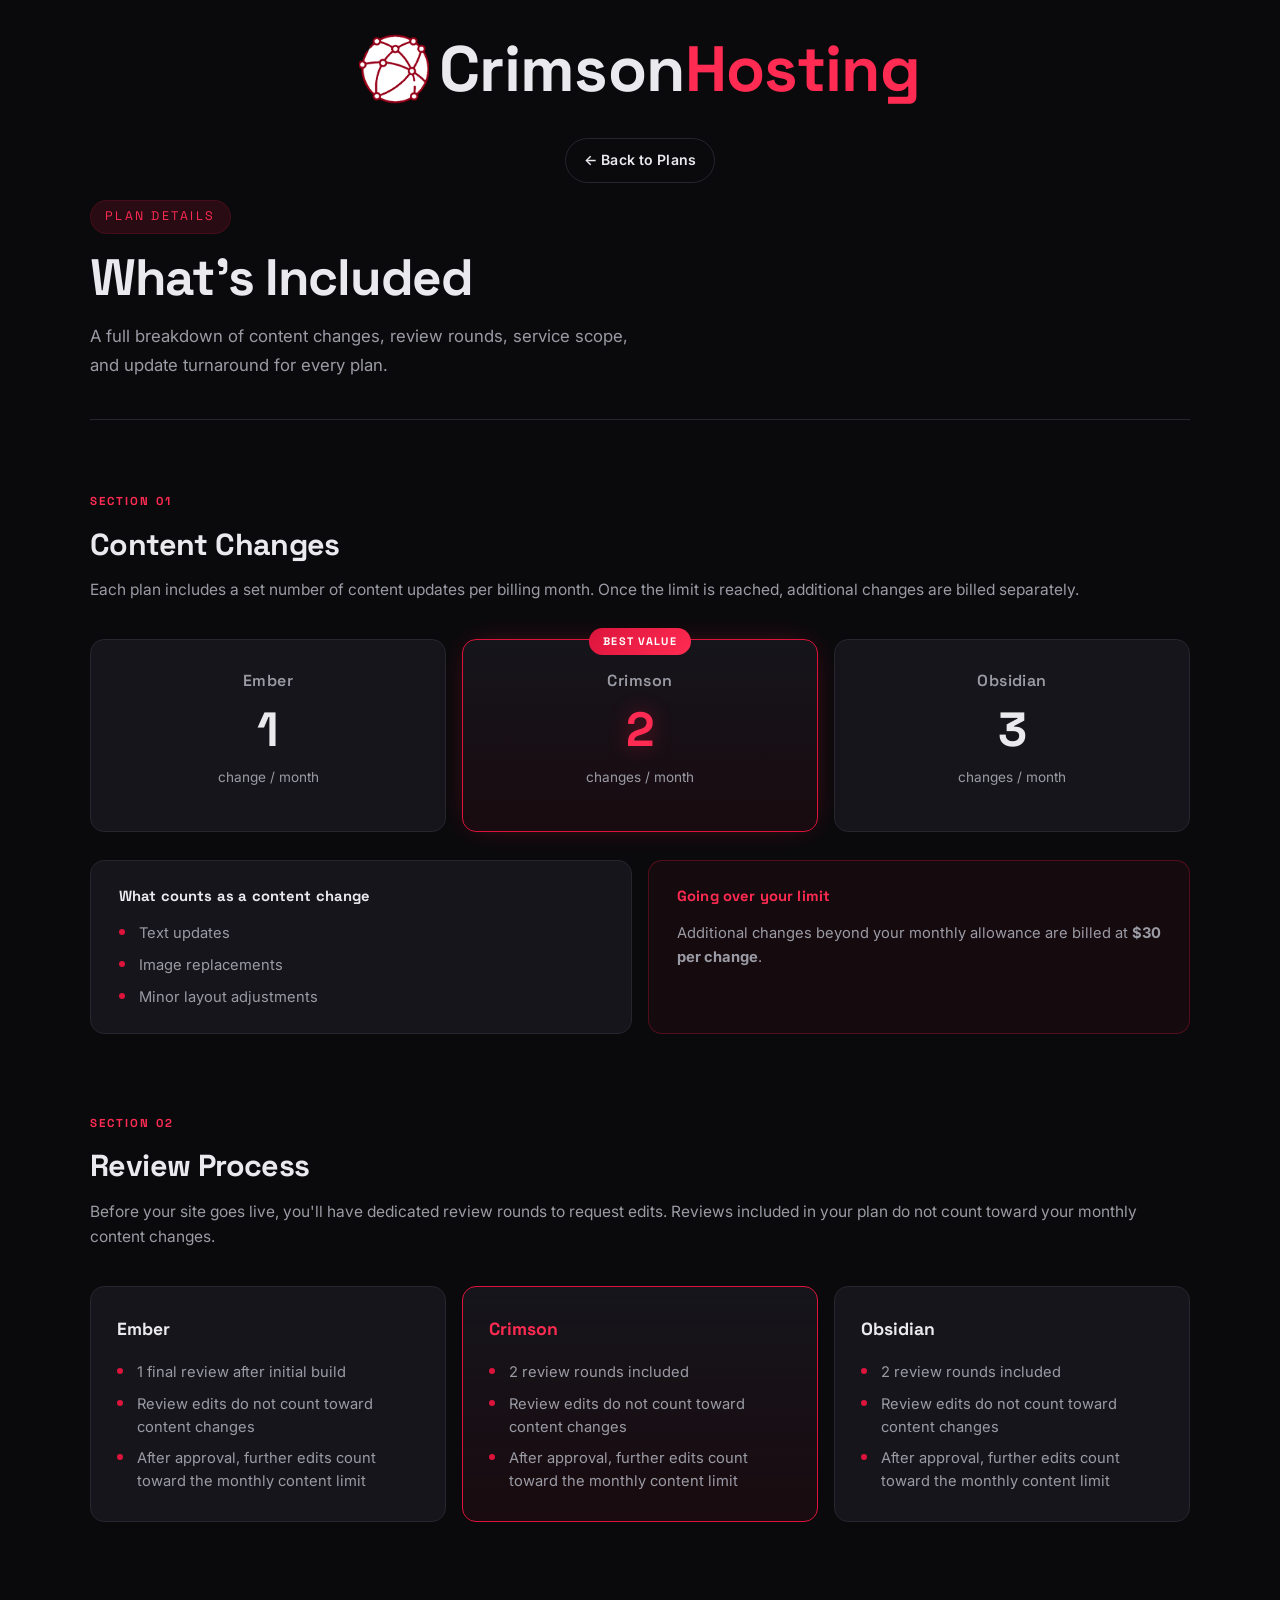
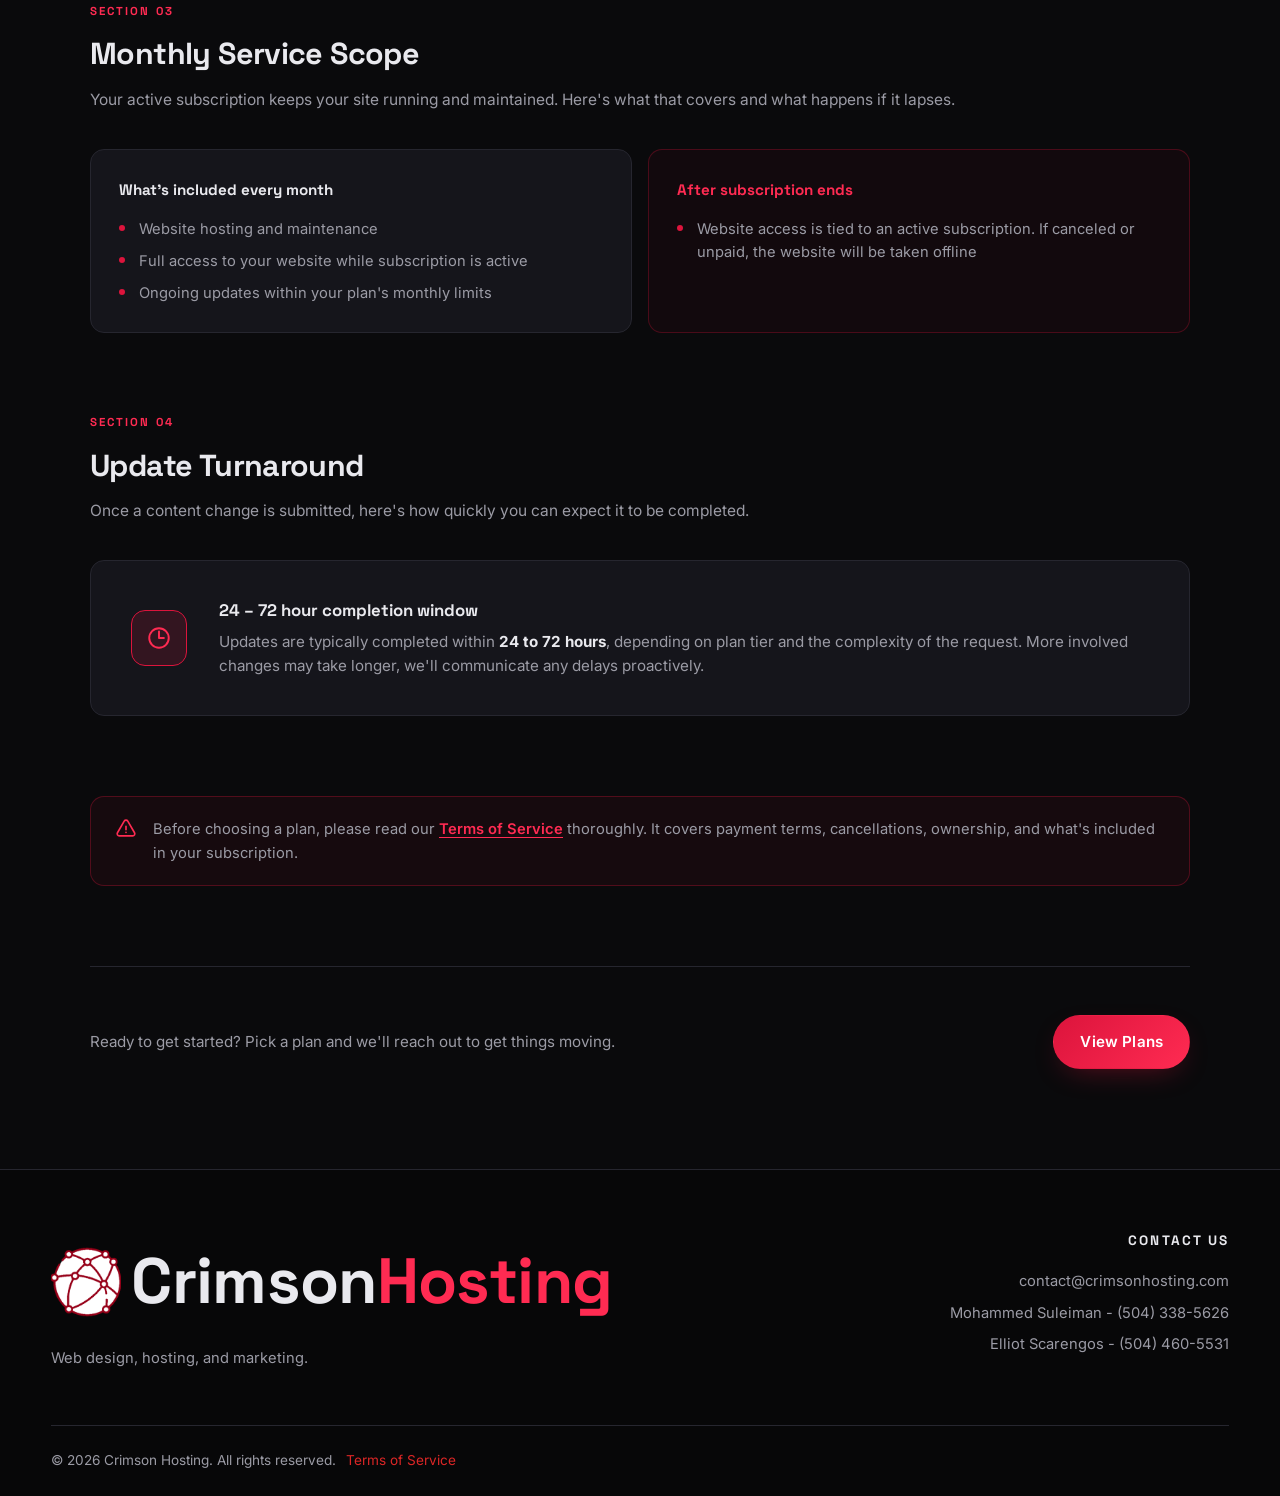
==== commit c4ff3f32: "Add files via upload" ====
--- a/moreinfo/index.html
+++ b/moreinfo/index.html
@@ -307,6 +307,39 @@
       color: var(--text);
     }
 
+    /* ── TOS notice ── */
+    .pi-tos-notice {
+      display: flex;
+      align-items: flex-start;
+      gap: 16px;
+      background: rgba(220, 20, 60, 0.06);
+      border: 1px solid rgba(220, 20, 60, 0.3);
+      border-radius: var(--radius);
+      padding: 20px 24px;
+      margin-bottom: 40px;
+    }
+    .pi-tos-icon {
+      flex-shrink: 0;
+      width: 22px;
+      height: 22px;
+      color: var(--crimson-bright);
+      margin-top: 1px;
+    }
+    .pi-tos-icon svg { width: 100%; height: 100%; }
+    .pi-tos-body p {
+      margin: 0;
+      font-size: 0.92rem;
+      color: var(--muted);
+      line-height: 1.65;
+    }
+    .pi-tos-body a {
+      color: var(--crimson-bright);
+      text-decoration: underline;
+      text-underline-offset: 3px;
+      font-weight: 600;
+    }
+    .pi-tos-body a:hover { opacity: 0.8; }
+
     /* ── Back to plans CTA ── */
     .pi-cta {
       margin-top: 80px;
@@ -497,6 +530,18 @@
         </div>
       </div>
 
+      <!-- ── TOS Notice ── -->
+      <div class="pi-tos-notice">
+        <div class="pi-tos-icon" aria-hidden="true">
+          <svg xmlns="http://www.w3.org/2000/svg" fill="none" viewBox="0 0 24 24" stroke-width="1.8" stroke="currentColor">
+            <path stroke-linecap="round" stroke-linejoin="round" d="M12 9v3.75m-9.303 3.376c-.866 1.5.217 3.374 1.948 3.374h14.71c1.73 0 2.813-1.874 1.948-3.374L13.949 3.378c-.866-1.5-3.032-1.5-3.898 0L2.697 16.126ZM12 15.75h.007v.008H12v-.008Z" />
+          </svg>
+        </div>
+        <div class="pi-tos-body">
+          <p>Before choosing a plan, please read our <a href="../tos/">Terms of Service</a> thoroughly. It covers payment terms, cancellations, ownership, and what's included in your subscription.</p>
+        </div>
+      </div>
+
       <!-- ── Bottom CTA ── -->
       <div class="pi-cta">
         <p>Ready to get started? Pick a plan and we'll reach out to get things moving.</p>
@@ -506,6 +551,31 @@
     </div>
   </main>
 
+  <!-- ── Footer ── -->
+  <footer class="footer">
+    <div class="container footer-inner">
+      <div class="footer-brand">
+        <a href="../index.html" class="logo">
+          <span class="logo-mark"></span>
+          <span class="logo-text">Crimson<span class="accent">Hosting</span></span>
+        </a>
+        <p>Web design, hosting, and marketing.</p>
+      </div>
+
+      <div class="footer-col">
+        <h4>Contact Us</h4>
+        <a href="mailto:contact@crimsonhosting.com">contact@crimsonhosting.com</a>
+        <a href="tel:5043385626">Mohammed Suleiman - (504) 338-5626</a>
+        <a href="tel:5044605531">Elliot Scarengos - (504) 460-5531</a>
+      </div>
+    </div>
+
+    <div class="container footer-bottom">
+      <span>© <span id="year"></span> Crimson Hosting. All rights reserved.</span>
+      <a href="../tos/" style="color:#dc2626; text-decoration:none; font-size:0.85rem;">Terms of Service</a>
+    </div>
+  </footer>
+
   <script src="../script.js"></script>
 
 </body>
